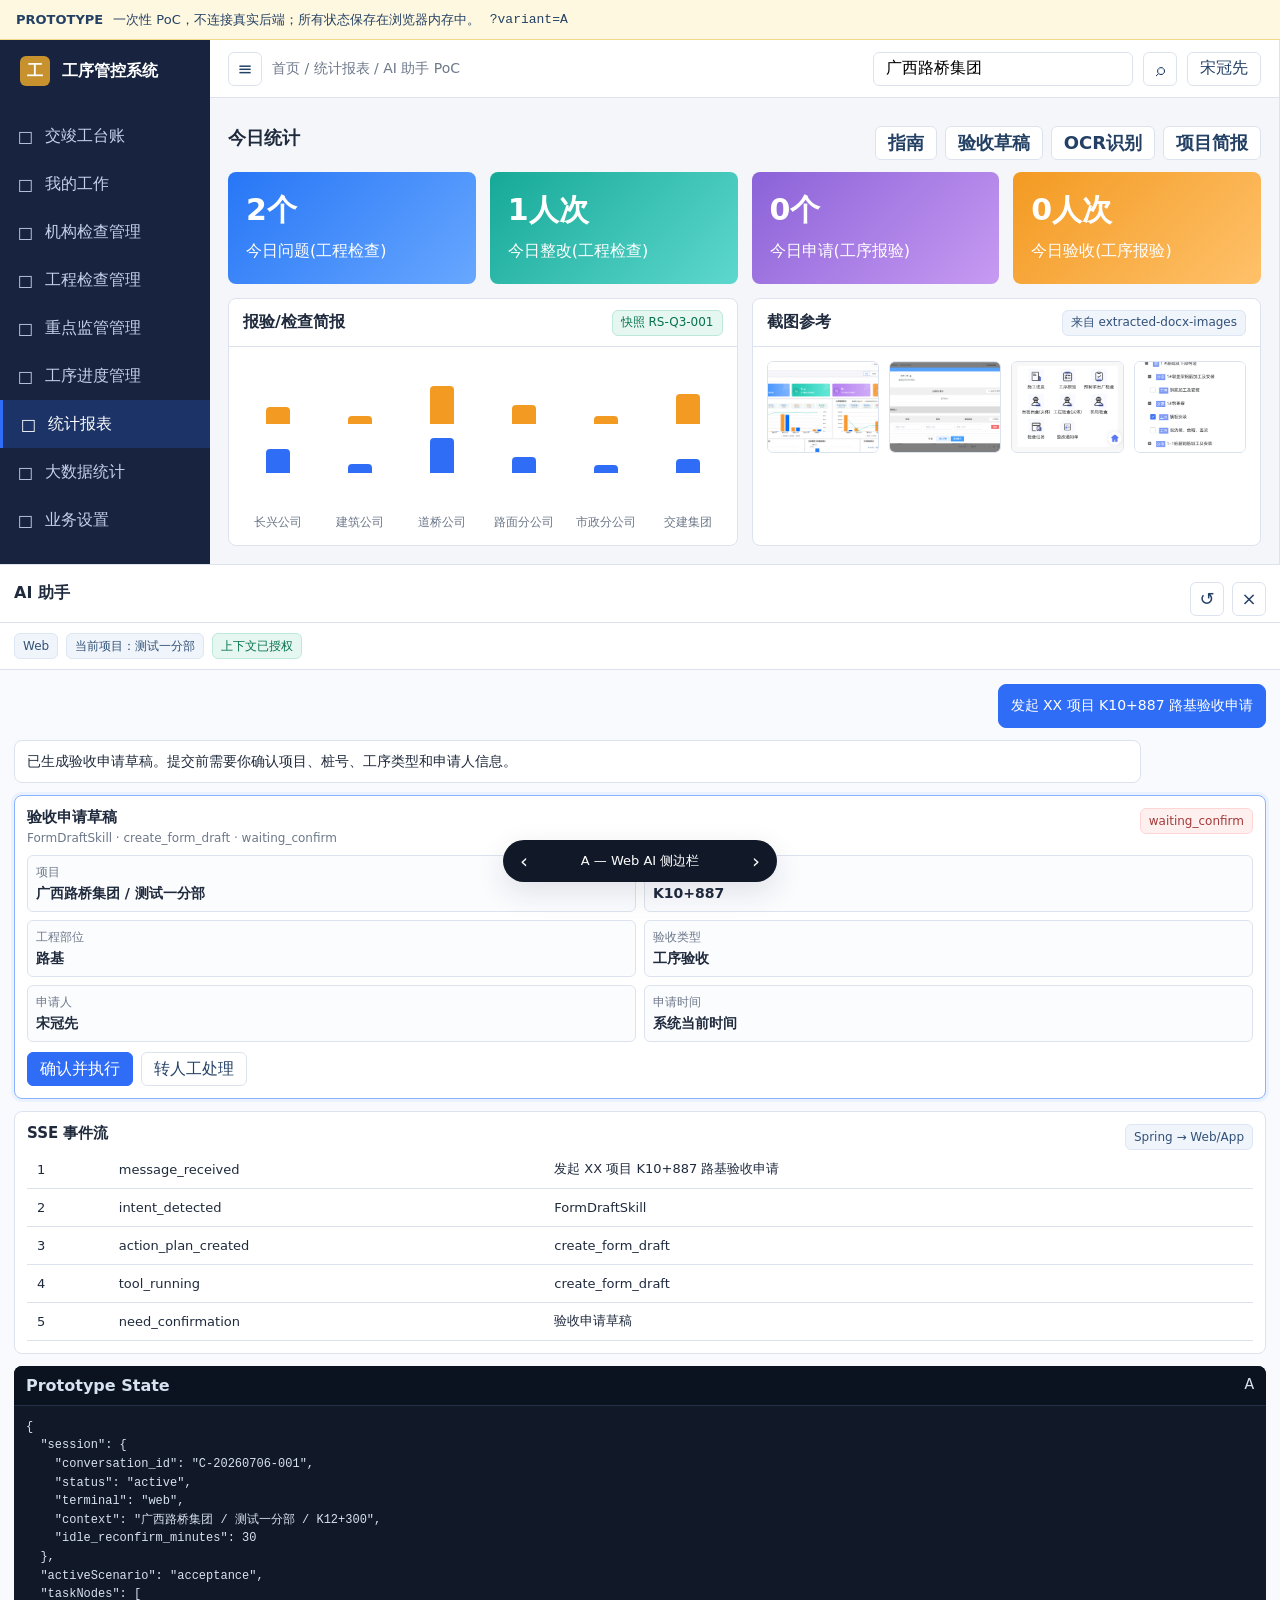
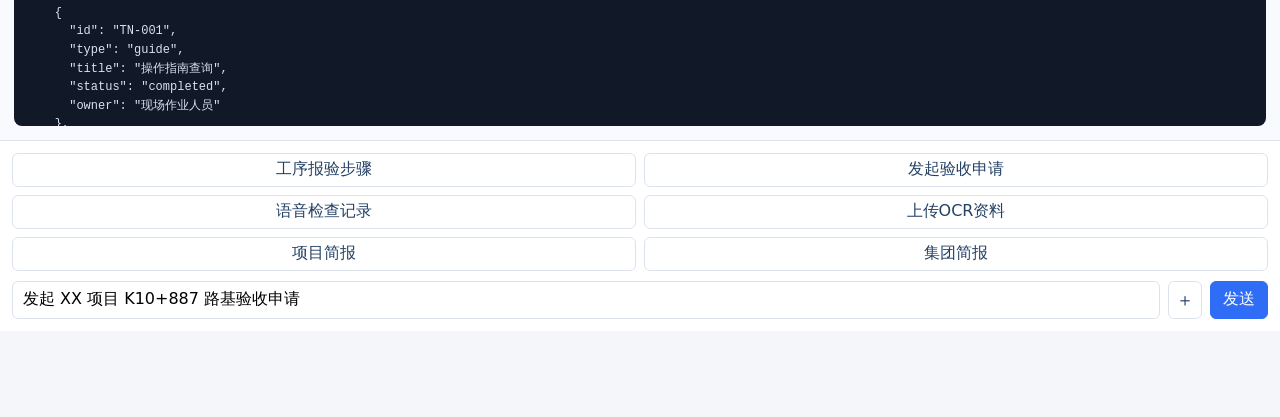
==== prototype/ai-assistant-poc/index.html @ 153e8b24 "Add AI assistant PoC prototype" ====
<!doctype html>
<html lang="zh-CN">
  <head>
    <meta charset="UTF-8" />
    <meta name="viewport" content="width=device-width, initial-scale=1.0" />
    <title>工序 AI 助手 PoC</title>
    <link rel="stylesheet" href="./styles.css" />
  </head>
  <body>
    <!-- PROTOTYPE: Three variants of the 工序 AI 助手 experience, switchable via ?variant=. -->
    <div id="app"></div>
    <script src="./app.js"></script>
  </body>
</html>
---- prototype/ai-assistant-poc/styles.css ----
:root {
  --blue: #2f6df6;
  --blue-dark: #17233f;
  --blue-soft: #eaf1ff;
  --ink: #1f2a3d;
  --muted: #6d788a;
  --line: #dde3ee;
  --panel: #ffffff;
  --page: #f4f6fa;
  --green: #0f9f6e;
  --teal: #13b8a6;
  --amber: #f39a22;
  --red: #e55353;
  --purple: #7a5bd8;
  --shadow: 0 10px 30px rgba(23, 35, 63, 0.12);
  --radius: 8px;
}

* {
  box-sizing: border-box;
}

body {
  margin: 0;
  color: var(--ink);
  background: var(--page);
  font-family:
    "Microsoft YaHei",
    "PingFang SC",
    system-ui,
    -apple-system,
    BlinkMacSystemFont,
    "Segoe UI",
    sans-serif;
  letter-spacing: 0;
}

button,
input,
select,
textarea {
  font: inherit;
}

button {
  border: 0;
  cursor: pointer;
}

.prototype-root {
  min-height: 100vh;
  padding-bottom: 86px;
}

.top-alert {
  display: flex;
  align-items: center;
  gap: 10px;
  min-height: 40px;
  padding: 8px 16px;
  color: #244165;
  background: #fff8e0;
  border-bottom: 1px solid #f2d88a;
  font-size: 13px;
}

.mono {
  font-family: ui-monospace, SFMono-Regular, Consolas, "Liberation Mono", monospace;
}

.btn {
  display: inline-flex;
  align-items: center;
  justify-content: center;
  gap: 6px;
  min-height: 34px;
  padding: 0 12px;
  border: 1px solid var(--line);
  border-radius: 6px;
  color: #244165;
  background: #fff;
  white-space: nowrap;
}

.btn.primary {
  color: #fff;
  background: var(--blue);
  border-color: var(--blue);
}

.btn.success {
  color: #fff;
  background: var(--green);
  border-color: var(--green);
}

.btn.warn {
  color: #fff;
  background: var(--amber);
  border-color: var(--amber);
}

.btn.danger {
  color: #fff;
  background: var(--red);
  border-color: var(--red);
}

.btn.icon {
  width: 34px;
  padding: 0;
  font-size: 18px;
}

.layout-web {
  display: grid;
  grid-template-columns: 232px minmax(720px, 1fr) 432px;
  min-height: 100vh;
}

.sidebar {
  background: var(--blue-dark);
  color: #c6d2ea;
}

.brand {
  display: flex;
  align-items: center;
  gap: 12px;
  height: 62px;
  padding: 0 20px;
  color: #fff;
  font-weight: 700;
}

.mark {
  display: grid;
  place-items: center;
  width: 30px;
  height: 30px;
  color: #fff;
  background: #c7922e;
  border-radius: 6px;
}

.nav {
  padding: 10px 0;
}

.nav-item {
  display: flex;
  align-items: center;
  gap: 12px;
  min-height: 48px;
  padding: 0 18px;
  color: #c6d2ea;
}

.nav-item.active {
  color: #fff;
  background: rgba(47, 109, 246, 0.22);
  border-left: 3px solid var(--blue);
}

.main-shell {
  min-width: 0;
  border-right: 1px solid var(--line);
}

.app-header {
  display: flex;
  align-items: center;
  justify-content: space-between;
  height: 58px;
  padding: 0 18px;
  background: #fff;
  border-bottom: 1px solid var(--line);
}

.breadcrumb {
  display: flex;
  align-items: center;
  gap: 10px;
  color: var(--muted);
  font-size: 14px;
}

.header-actions {
  display: flex;
  align-items: center;
  gap: 10px;
}

.search-box {
  width: 260px;
  height: 34px;
  border: 1px solid var(--line);
  border-radius: 6px;
  padding: 0 12px;
}

.dashboard {
  padding: 18px;
}

.section-title {
  display: flex;
  align-items: center;
  justify-content: space-between;
  margin: 0 0 12px;
  font-size: 18px;
  font-weight: 700;
}

.metrics-grid {
  display: grid;
  grid-template-columns: repeat(4, minmax(140px, 1fr));
  gap: 14px;
}

.metric {
  min-height: 112px;
  padding: 18px;
  border-radius: var(--radius);
  color: #fff;
}

.metric.blue {
  background: linear-gradient(135deg, #2776f6, #67a7ff);
}

.metric.teal {
  background: linear-gradient(135deg, #16a997, #5ed8cf);
}

.metric.purple {
  background: linear-gradient(135deg, #8b62d8, #c79af2);
}

.metric.amber {
  background: linear-gradient(135deg, #f39a22, #ffc16a);
}

.metric strong {
  display: block;
  font-size: 30px;
  margin-bottom: 10px;
}

.content-grid {
  display: grid;
  grid-template-columns: minmax(320px, 1fr) minmax(320px, 1fr);
  gap: 14px;
  margin-top: 14px;
}

.panel {
  background: var(--panel);
  border: 1px solid var(--line);
  border-radius: var(--radius);
}

.panel-head {
  display: flex;
  align-items: center;
  justify-content: space-between;
  min-height: 48px;
  padding: 0 14px;
  border-bottom: 1px solid var(--line);
}

.panel-body {
  padding: 14px;
}

.chart-bars {
  display: grid;
  grid-template-columns: repeat(6, 1fr);
  align-items: end;
  gap: 12px;
  height: 170px;
  padding-top: 20px;
}

.bar-col {
  display: grid;
  gap: 6px;
  align-items: end;
  justify-items: center;
  height: 100%;
  color: var(--muted);
  font-size: 12px;
}

.bar {
  width: 24px;
  min-height: 8px;
  border-radius: 4px 4px 0 0;
}

.bar.orange {
  background: var(--amber);
}

.bar.blue {
  background: var(--blue);
}

.table {
  width: 100%;
  border-collapse: collapse;
  font-size: 13px;
}

.table th,
.table td {
  height: 38px;
  padding: 0 10px;
  border-bottom: 1px solid var(--line);
  text-align: left;
}

.table th {
  color: #526178;
  background: #f6f8fb;
}

.ai-drawer {
  display: grid;
  grid-template-rows: auto auto 1fr auto;
  min-width: 0;
  background: #fff;
}

.ai-titlebar {
  display: flex;
  align-items: center;
  justify-content: space-between;
  height: 58px;
  padding: 0 14px;
  border-bottom: 1px solid var(--line);
}

.ai-context {
  display: flex;
  gap: 8px;
  padding: 10px 14px;
  border-bottom: 1px solid var(--line);
  overflow-x: auto;
}

.tag {
  display: inline-flex;
  align-items: center;
  min-height: 26px;
  padding: 0 8px;
  border-radius: 6px;
  color: #315178;
  background: #f0f4fb;
  border: 1px solid #dce6f4;
  font-size: 12px;
  white-space: nowrap;
}

.tag.green {
  color: #06724e;
  background: #e6f7f1;
  border-color: #bde9d8;
}

.tag.red {
  color: #a33a3a;
  background: #fff0f0;
  border-color: #ffd5d5;
}

.conversation {
  min-height: 0;
  padding: 14px;
  overflow: auto;
  background: #f8fafd;
}

.message {
  margin-bottom: 12px;
}

.message.user {
  display: flex;
  justify-content: flex-end;
}

.bubble {
  max-width: 90%;
  padding: 10px 12px;
  border-radius: 8px;
  background: #fff;
  border: 1px solid var(--line);
  line-height: 1.55;
  font-size: 14px;
}

.message.user .bubble {
  color: #fff;
  background: var(--blue);
  border-color: var(--blue);
}

.task-card {
  padding: 12px;
  margin-bottom: 12px;
  background: #fff;
  border: 1px solid var(--line);
  border-radius: var(--radius);
}

.task-card.active {
  border-color: #8bb2ff;
  box-shadow: 0 0 0 3px #eaf1ff;
}

.task-head {
  display: flex;
  align-items: flex-start;
  justify-content: space-between;
  gap: 12px;
}

.task-title {
  margin: 0;
  font-size: 15px;
}

.task-meta {
  margin-top: 4px;
  color: var(--muted);
  font-size: 12px;
}

.field-grid {
  display: grid;
  grid-template-columns: repeat(2, minmax(0, 1fr));
  gap: 8px;
  margin-top: 10px;
}

.field {
  min-height: 52px;
  padding: 8px;
  border: 1px solid var(--line);
  border-radius: 6px;
  background: #fbfcfe;
}

.field label {
  display: block;
  color: var(--muted);
  font-size: 12px;
}

.field strong {
  display: block;
  margin-top: 4px;
  font-size: 14px;
}

.ai-composer {
  padding: 12px;
  border-top: 1px solid var(--line);
  background: #fff;
}

.quick-grid {
  display: grid;
  grid-template-columns: repeat(2, minmax(0, 1fr));
  gap: 8px;
  margin-bottom: 10px;
}

.input-row {
  display: grid;
  grid-template-columns: 1fr auto auto;
  gap: 8px;
}

.input-row input {
  min-width: 0;
  height: 38px;
  border: 1px solid var(--line);
  border-radius: 6px;
  padding: 0 10px;
}

.state-panel {
  background: #111827;
  color: #d7e2f1;
  border-radius: var(--radius);
  overflow: hidden;
}

.state-panel header {
  display: flex;
  justify-content: space-between;
  padding: 10px 12px;
  background: #0b1220;
  border-bottom: 1px solid #243047;
}

.state-panel pre {
  max-height: 320px;
  margin: 0;
  padding: 12px;
  overflow: auto;
  font-size: 12px;
  line-height: 1.55;
}

.variant-switcher {
  position: fixed;
  left: 50%;
  bottom: 18px;
  z-index: 1000;
  display: grid;
  grid-template-columns: 42px minmax(190px, auto) 42px;
  align-items: center;
  transform: translateX(-50%);
  border-radius: 999px;
  background: #111827;
  color: #fff;
  box-shadow: var(--shadow);
  overflow: hidden;
}

.variant-switcher button {
  width: 42px;
  height: 42px;
  color: #fff;
  background: transparent;
  font-size: 20px;
}

.variant-label {
  padding: 0 16px;
  font-size: 13px;
  text-align: center;
}

.reference-strip {
  display: grid;
  grid-template-columns: repeat(4, 1fr);
  gap: 10px;
}

.reference-strip img {
  width: 100%;
  height: 92px;
  object-fit: cover;
  border: 1px solid var(--line);
  border-radius: 6px;
  background: #fff;
}

.mobile-stage {
  display: grid;
  grid-template-columns: minmax(360px, 430px) minmax(520px, 1fr);
  gap: 20px;
  padding: 20px;
}

.phone {
  width: min(430px, 100%);
  height: 860px;
  overflow: hidden;
  border: 10px solid #111827;
  border-radius: 28px;
  background: #fff;
  box-shadow: var(--shadow);
}

.phone-top {
  display: flex;
  align-items: center;
  justify-content: center;
  height: 92px;
  color: #fff;
  background: var(--blue);
  font-size: 24px;
  font-weight: 700;
}

.phone-body {
  height: 668px;
  overflow: auto;
  background: #f5f6f8;
}

.phone-section {
  padding: 16px;
}

.app-command-grid {
  display: grid;
  grid-template-columns: repeat(3, 1fr);
  gap: 10px;
}

.app-command {
  min-height: 86px;
  background: #fff;
  border: 1px solid var(--line);
  border-radius: var(--radius);
  color: var(--ink);
}

.bottom-nav {
  display: grid;
  grid-template-columns: repeat(5, 1fr);
  height: 80px;
  border-top: 1px solid var(--line);
  background: #fff;
}

.bottom-nav button {
  color: #344055;
  background: #fff;
}

.bottom-nav .active {
  color: var(--blue);
  font-weight: 700;
}

.mobile-side {
  display: grid;
  align-content: start;
  gap: 14px;
}

.workflow-board {
  display: grid;
  grid-template-columns: 260px minmax(420px, 1fr) 360px;
  gap: 16px;
  padding: 18px;
}

.rail {
  display: grid;
  gap: 10px;
  align-content: start;
}

.rail-item {
  padding: 12px;
  border: 1px solid var(--line);
  border-left: 4px solid var(--blue);
  border-radius: var(--radius);
  background: #fff;
}

.board-center {
  display: grid;
  gap: 14px;
}

.kanban {
  display: grid;
  grid-template-columns: repeat(3, minmax(0, 1fr));
  gap: 12px;
}

.lane {
  min-height: 380px;
  padding: 10px;
  border: 1px solid var(--line);
  border-radius: var(--radius);
  background: #fff;
}

.lane h3 {
  margin: 0 0 10px;
  font-size: 15px;
}

.mini-card {
  padding: 10px;
  margin-bottom: 10px;
  border: 1px solid var(--line);
  border-radius: 6px;
  background: #fbfcfe;
}

.audit-list {
  display: grid;
  gap: 8px;
}

.audit-item {
  display: grid;
  gap: 4px;
  padding: 10px;
  border-left: 3px solid var(--teal);
  background: #fff;
  border-radius: 6px;
}

.split-actions {
  display: flex;
  flex-wrap: wrap;
  gap: 8px;
  margin-top: 10px;
}

.notice {
  padding: 10px 12px;
  border: 1px solid #cfe0ff;
  border-radius: var(--radius);
  background: #f2f6ff;
  color: #244165;
  line-height: 1.5;
  font-size: 14px;
}

@media (max-width: 1280px) {
  .layout-web {
    grid-template-columns: 210px minmax(620px, 1fr);
  }

  .ai-drawer {
    grid-column: 1 / -1;
    min-height: 620px;
    border-top: 1px solid var(--line);
  }

  .workflow-board,
  .mobile-stage {
    grid-template-columns: 1fr;
  }
}

@media (max-width: 760px) {
  .layout-web {
    display: block;
  }

  .sidebar {
    display: none;
  }

  .metrics-grid,
  .content-grid,
  .field-grid,
  .kanban,
  .reference-strip {
    grid-template-columns: 1fr;
  }

  .search-box {
    width: 150px;
  }

  .phone {
    height: 780px;
  }
}
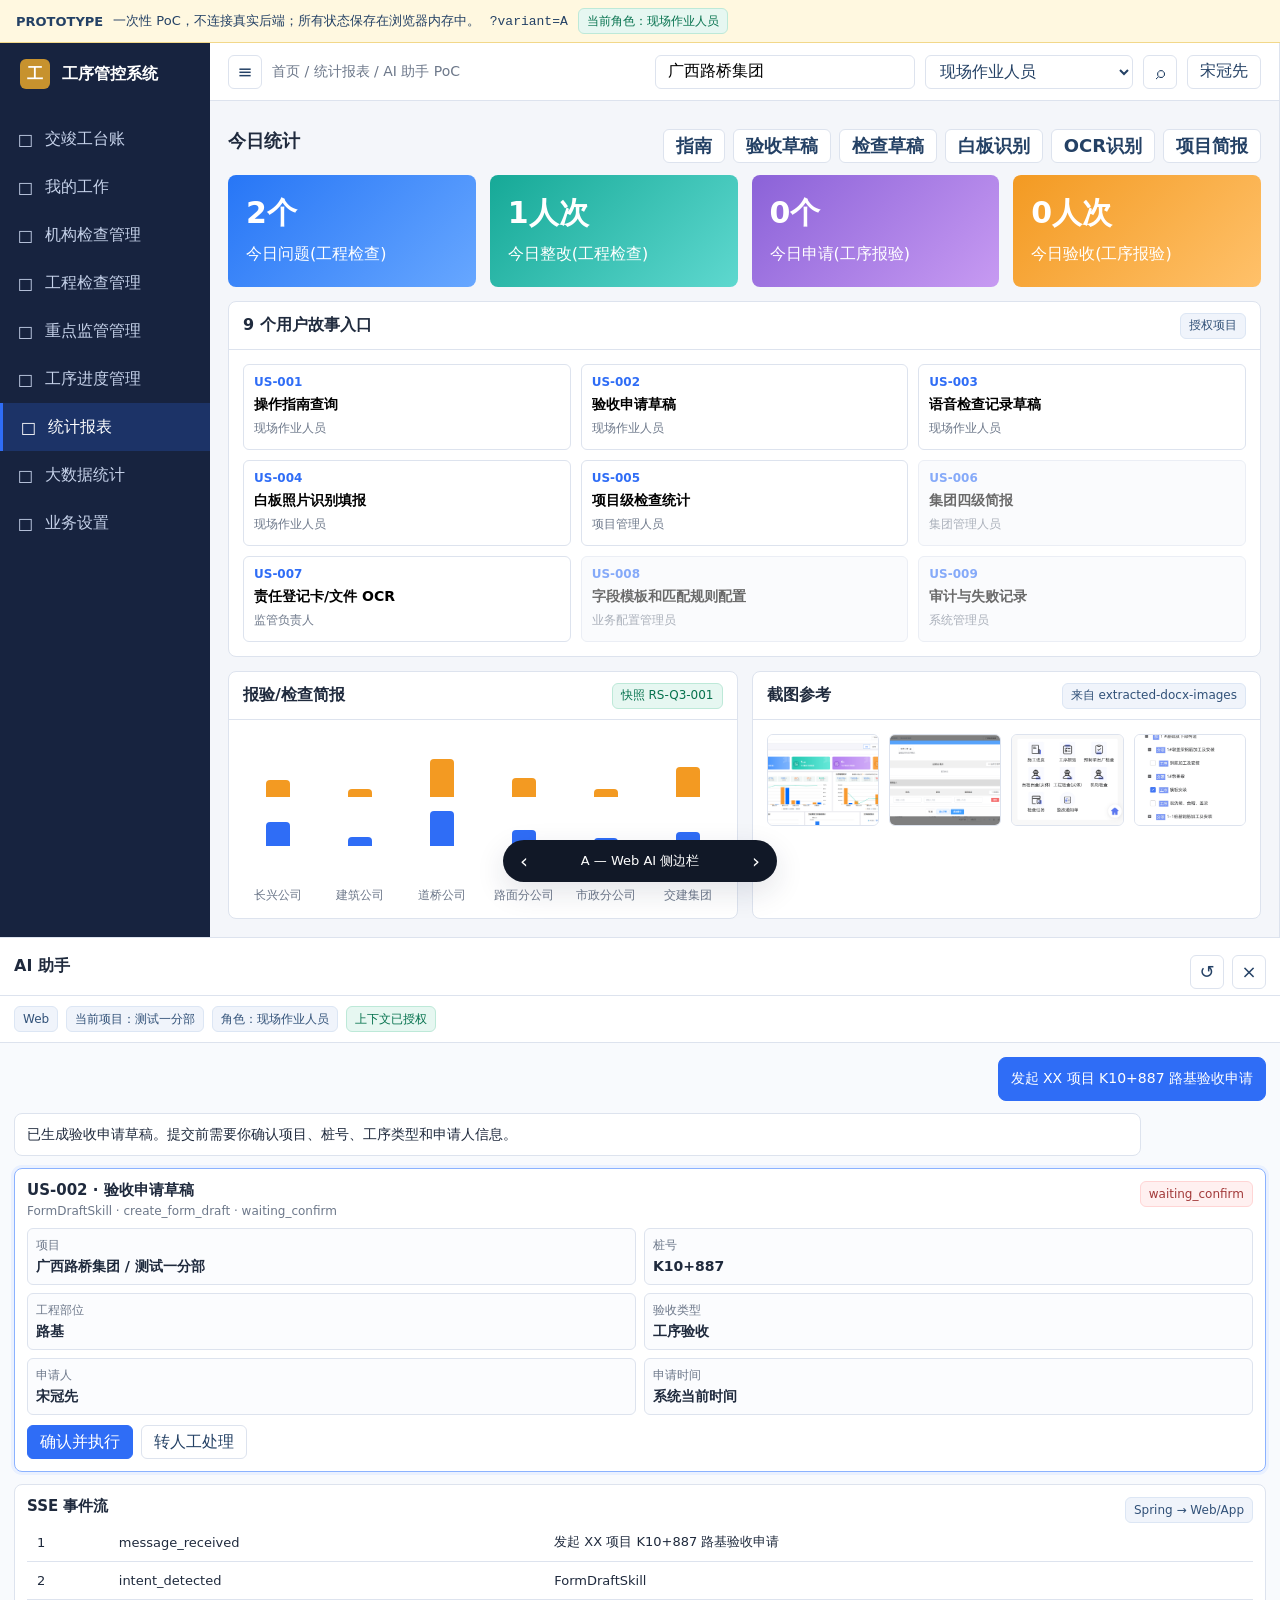
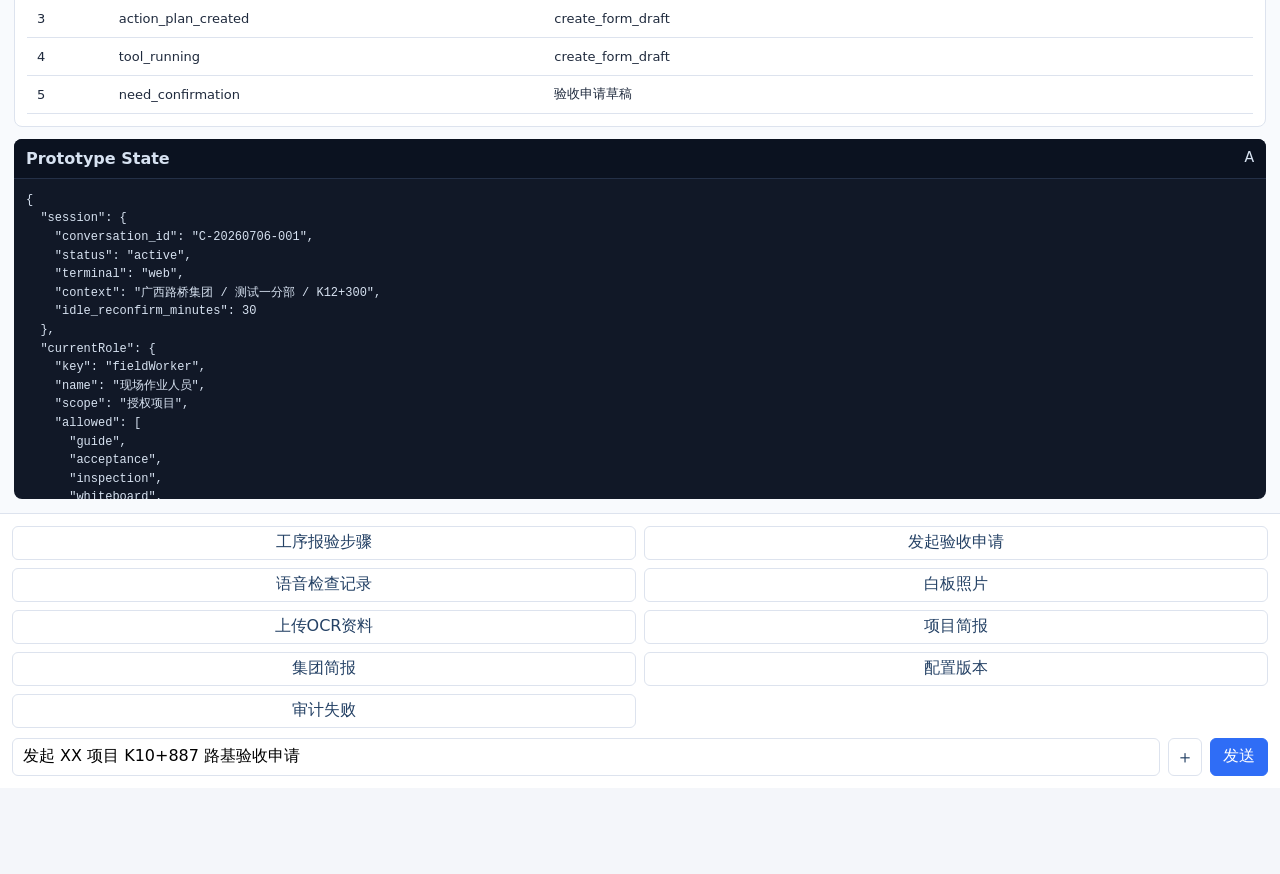
==== commit 8fbba2bc: "Enhance AI assistant PoC coverage" ====
--- a/prototype/ai-assistant-poc/index.html
+++ b/prototype/ai-assistant-poc/index.html
@@ -4,6 +4,7 @@
     <meta charset="UTF-8" />
     <meta name="viewport" content="width=device-width, initial-scale=1.0" />
     <title>工序 AI 助手 PoC</title>
+    <link rel="icon" href="data:image/svg+xml,%3Csvg xmlns='http://www.w3.org/2000/svg' viewBox='0 0 64 64'%3E%3Crect width='64' height='64' rx='12' fill='%232f6df6'/%3E%3Ctext x='32' y='42' text-anchor='middle' font-size='34' font-family='Arial' fill='white'%3E工%3C/text%3E%3C/svg%3E" />
     <link rel="stylesheet" href="./styles.css" />
   </head>
   <body>
--- a/prototype/ai-assistant-poc/styles.css
+++ b/prototype/ai-assistant-poc/styles.css
@@ -199,6 +199,16 @@
   padding: 0 12px;
 }
 
+.role-select {
+  height: 34px;
+  min-width: 170px;
+  border: 1px solid var(--line);
+  border-radius: 6px;
+  padding: 0 10px;
+  color: #244165;
+  background: #fff;
+}
+
 .dashboard {
   padding: 18px;
 }
@@ -252,6 +262,84 @@
   grid-template-columns: minmax(320px, 1fr) minmax(320px, 1fr);
   gap: 14px;
   margin-top: 14px;
+}
+
+.story-panel {
+  margin-top: 14px;
+}
+
+.story-panel.compact {
+  margin-top: 0;
+  margin-bottom: 14px;
+}
+
+.story-grid {
+  display: grid;
+  grid-template-columns: repeat(3, minmax(0, 1fr));
+  gap: 10px;
+}
+
+.story-panel.compact .story-grid {
+  grid-template-columns: 1fr;
+}
+
+.story-card {
+  display: grid;
+  gap: 5px;
+  min-height: 86px;
+  padding: 10px;
+  text-align: left;
+  border: 1px solid var(--line);
+  border-radius: 6px;
+  background: #fff;
+}
+
+.story-card span {
+  color: var(--blue);
+  font-size: 12px;
+  font-weight: 700;
+}
+
+.story-card strong {
+  font-size: 14px;
+}
+
+.story-card em {
+  color: var(--muted);
+  font-size: 12px;
+  font-style: normal;
+}
+
+.story-card.disabled {
+  opacity: 0.58;
+  background: #f8f9fc;
+}
+
+.role-grid {
+  display: grid;
+  grid-template-columns: 1fr;
+  gap: 8px;
+}
+
+.role-card {
+  display: grid;
+  gap: 4px;
+  padding: 10px;
+  text-align: left;
+  border: 1px solid var(--line);
+  border-radius: 6px;
+  background: #fff;
+}
+
+.role-card.active {
+  border-color: var(--blue);
+  box-shadow: inset 3px 0 0 var(--blue);
+  background: var(--blue-soft);
+}
+
+.role-card span,
+.role-card small {
+  color: var(--muted);
 }
 
 .panel {
@@ -424,6 +512,17 @@
   align-items: flex-start;
   justify-content: space-between;
   gap: 12px;
+}
+
+.permission-banner {
+  margin-top: 10px;
+  padding: 10px;
+  color: #8a4b00;
+  background: #fff7e8;
+  border: 1px solid #f2d49c;
+  border-radius: 6px;
+  font-size: 13px;
+  line-height: 1.5;
 }
 
 .task-title {
@@ -748,6 +847,7 @@
 
   .metrics-grid,
   .content-grid,
+  .story-grid,
   .field-grid,
   .kanban,
   .reference-strip {
@@ -758,6 +858,10 @@
     width: 150px;
   }
 
+  .role-select {
+    min-width: 130px;
+  }
+
   .phone {
     height: 780px;
   }
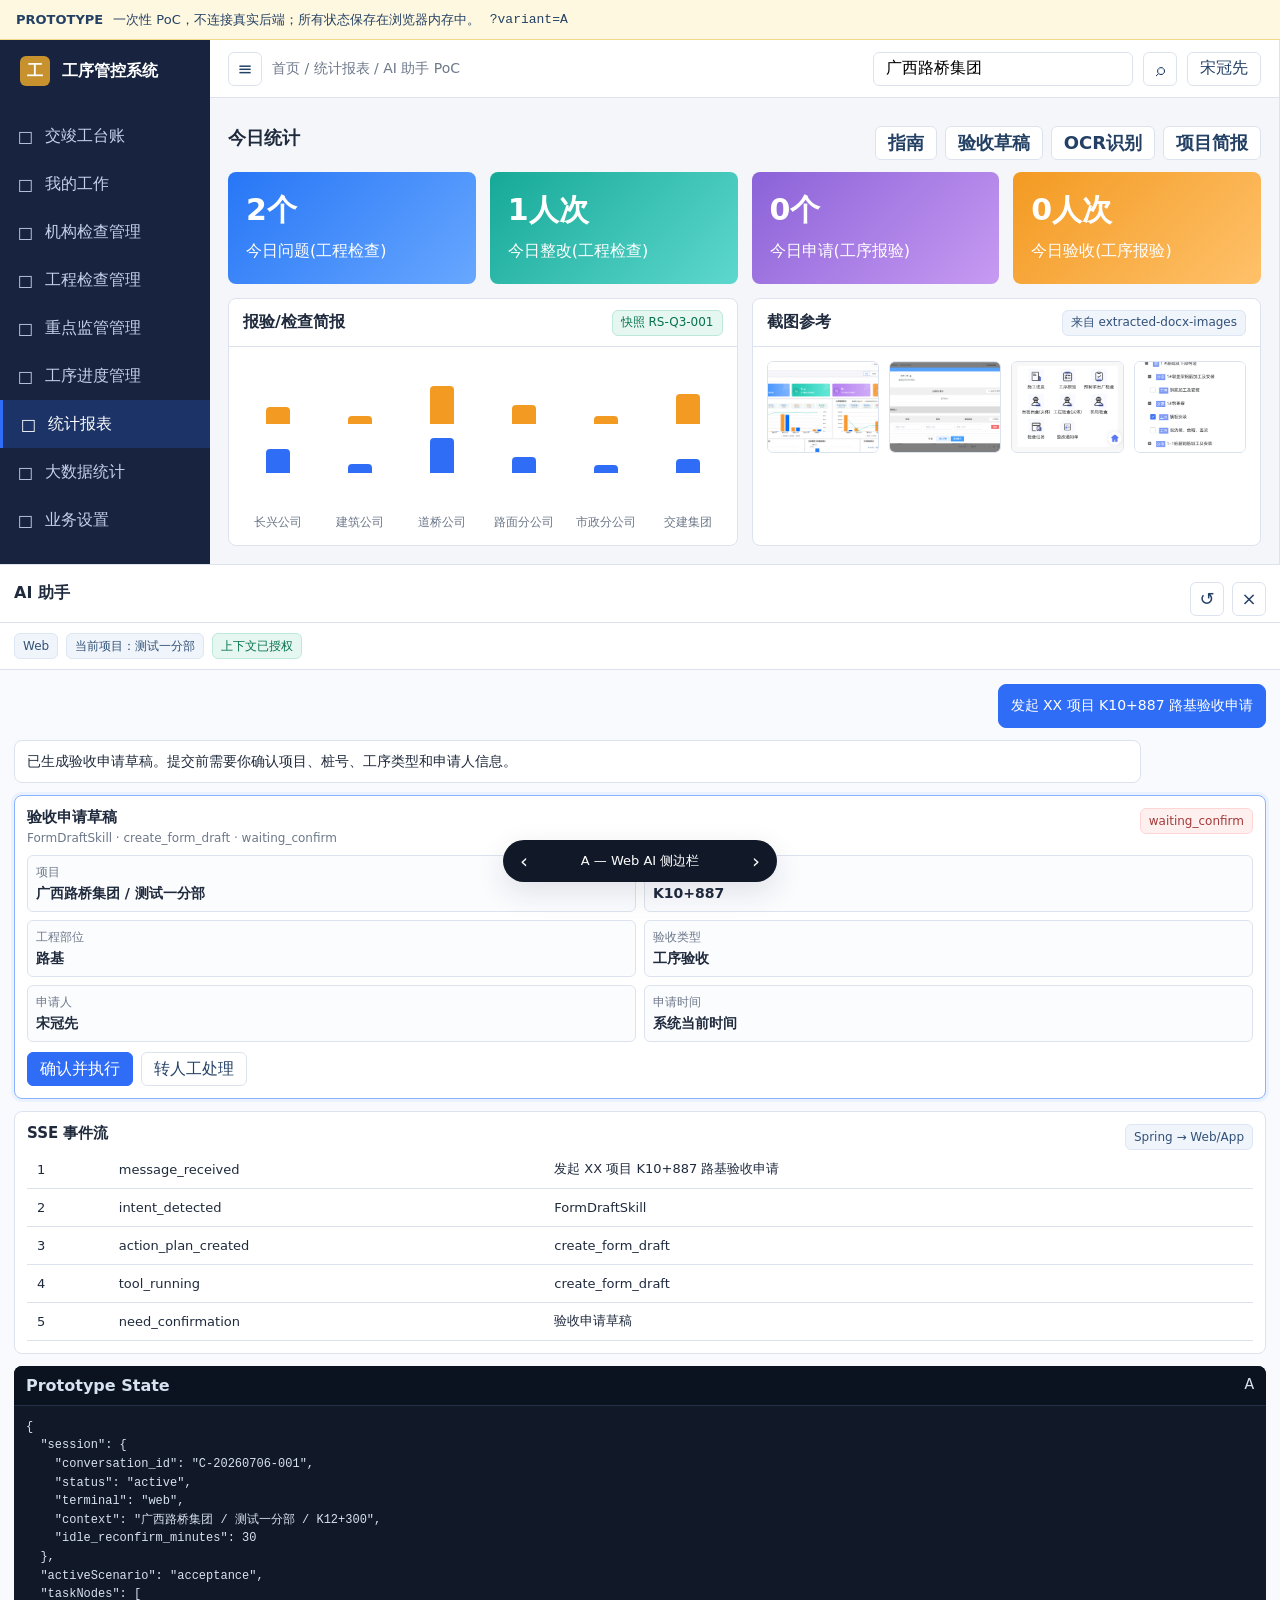
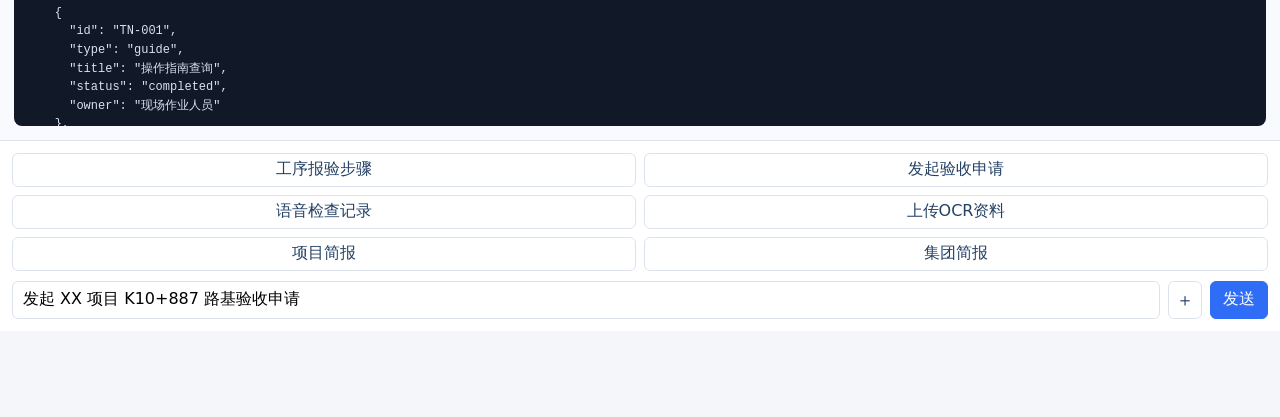
==== commit 616b3376: "Revert "Enhance AI assistant PoC coverage" This reverts commit 8fbba2bc171de895052257d51772e551723fb" ====
--- a/prototype/ai-assistant-poc/index.html
+++ b/prototype/ai-assistant-poc/index.html
@@ -4,7 +4,6 @@
     <meta charset="UTF-8" />
     <meta name="viewport" content="width=device-width, initial-scale=1.0" />
     <title>工序 AI 助手 PoC</title>
-    <link rel="icon" href="data:image/svg+xml,%3Csvg xmlns='http://www.w3.org/2000/svg' viewBox='0 0 64 64'%3E%3Crect width='64' height='64' rx='12' fill='%232f6df6'/%3E%3Ctext x='32' y='42' text-anchor='middle' font-size='34' font-family='Arial' fill='white'%3E工%3C/text%3E%3C/svg%3E" />
     <link rel="stylesheet" href="./styles.css" />
   </head>
   <body>
--- a/prototype/ai-assistant-poc/styles.css
+++ b/prototype/ai-assistant-poc/styles.css
@@ -199,16 +199,6 @@
   padding: 0 12px;
 }
 
-.role-select {
-  height: 34px;
-  min-width: 170px;
-  border: 1px solid var(--line);
-  border-radius: 6px;
-  padding: 0 10px;
-  color: #244165;
-  background: #fff;
-}
-
 .dashboard {
   padding: 18px;
 }
@@ -262,84 +252,6 @@
   grid-template-columns: minmax(320px, 1fr) minmax(320px, 1fr);
   gap: 14px;
   margin-top: 14px;
-}
-
-.story-panel {
-  margin-top: 14px;
-}
-
-.story-panel.compact {
-  margin-top: 0;
-  margin-bottom: 14px;
-}
-
-.story-grid {
-  display: grid;
-  grid-template-columns: repeat(3, minmax(0, 1fr));
-  gap: 10px;
-}
-
-.story-panel.compact .story-grid {
-  grid-template-columns: 1fr;
-}
-
-.story-card {
-  display: grid;
-  gap: 5px;
-  min-height: 86px;
-  padding: 10px;
-  text-align: left;
-  border: 1px solid var(--line);
-  border-radius: 6px;
-  background: #fff;
-}
-
-.story-card span {
-  color: var(--blue);
-  font-size: 12px;
-  font-weight: 700;
-}
-
-.story-card strong {
-  font-size: 14px;
-}
-
-.story-card em {
-  color: var(--muted);
-  font-size: 12px;
-  font-style: normal;
-}
-
-.story-card.disabled {
-  opacity: 0.58;
-  background: #f8f9fc;
-}
-
-.role-grid {
-  display: grid;
-  grid-template-columns: 1fr;
-  gap: 8px;
-}
-
-.role-card {
-  display: grid;
-  gap: 4px;
-  padding: 10px;
-  text-align: left;
-  border: 1px solid var(--line);
-  border-radius: 6px;
-  background: #fff;
-}
-
-.role-card.active {
-  border-color: var(--blue);
-  box-shadow: inset 3px 0 0 var(--blue);
-  background: var(--blue-soft);
-}
-
-.role-card span,
-.role-card small {
-  color: var(--muted);
 }
 
 .panel {
@@ -512,17 +424,6 @@
   align-items: flex-start;
   justify-content: space-between;
   gap: 12px;
-}
-
-.permission-banner {
-  margin-top: 10px;
-  padding: 10px;
-  color: #8a4b00;
-  background: #fff7e8;
-  border: 1px solid #f2d49c;
-  border-radius: 6px;
-  font-size: 13px;
-  line-height: 1.5;
 }
 
 .task-title {
@@ -847,7 +748,6 @@
 
   .metrics-grid,
   .content-grid,
-  .story-grid,
   .field-grid,
   .kanban,
   .reference-strip {
@@ -858,10 +758,6 @@
     width: 150px;
   }
 
-  .role-select {
-    min-width: 130px;
-  }
-
   .phone {
     height: 780px;
   }
